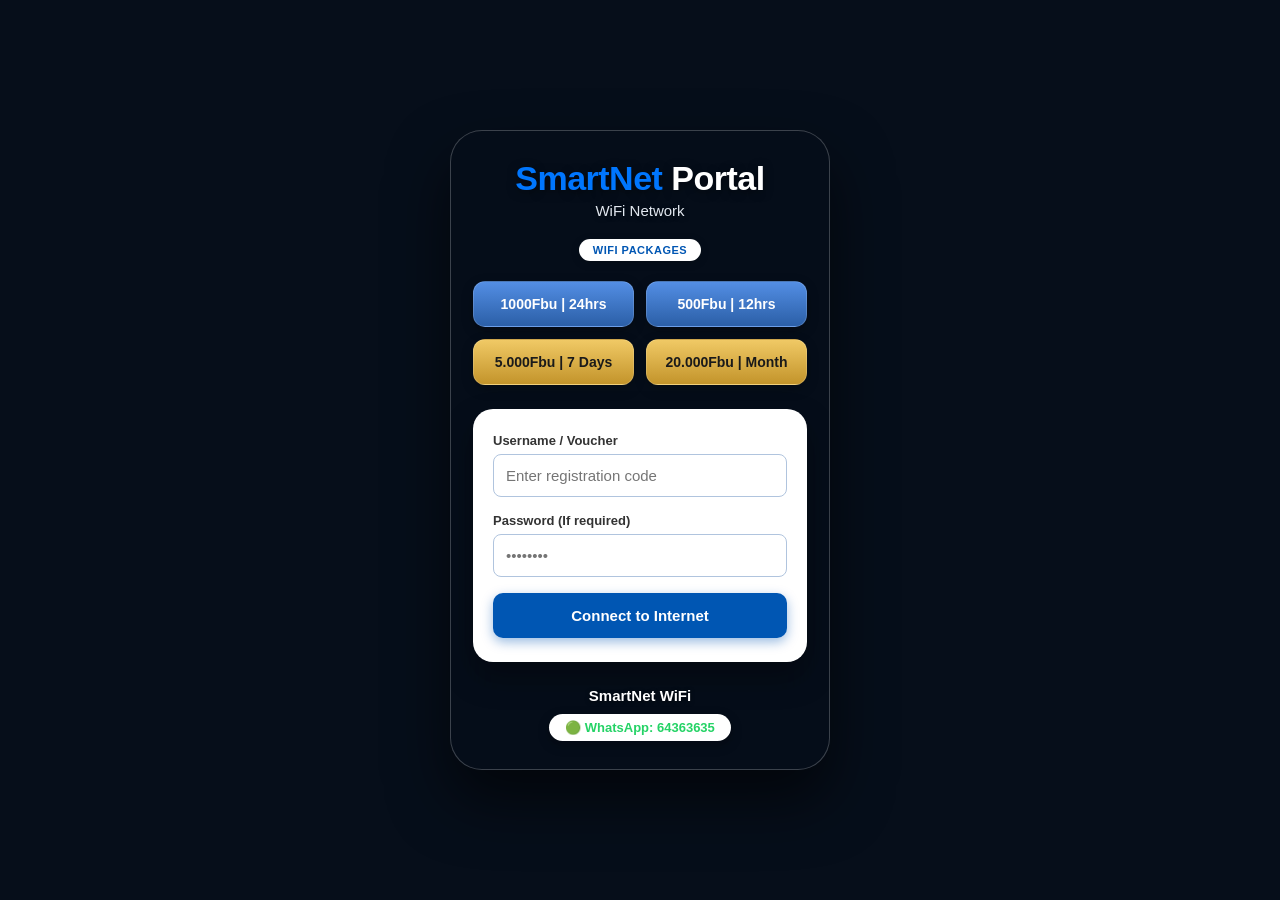
==== index.html @ d0901eaf "Add SmartNet WiFi Portal HTML file for Ruijie captive portal" ====
<!DOCTYPE html>
<html lang="en">
<head>
    <meta charset="UTF-8">
    <meta name="viewport" content="width=device-width, initial-scale=1.0">
    <title>SmartNet WiFi Portal</title>
    <style>
        :root {
            --bg-glow: #153568;
            --bg-dark: #060e1a;
            --panel-bg: rgba(6, 14, 26, 0.75);
            --form-bg: #ffffff;
            --btn-blue: #0056b3;
            --accent-blue: #0076fe;
            --text-main: #ffffff;
            --text-dark: #333333;
            --text-muted: #e2e8f0;
            --gold-gradient: linear-gradient(180deg, #f0c965 0%, #c3942b 100%);
            --blue-gradient: linear-gradient(180deg, #538ee4 0%, #2b5fa7 100%);
        }
        body {
            font-family: -apple-system, BlinkMacSystemFont, "Segoe UI", Roboto, Helvetica, Arial, sans-serif;
            background-color: var(--bg-dark);
            background-image: linear-gradient(rgba(6, 14, 26, 0.5), rgba(6, 14, 26, 0.85)), url("https://unsplash.com");
            background-repeat: no-repeat; background-position: center; background-size: cover; background-attachment: fixed;
            color: var(--text-main); display: flex; justify-content: center; align-items: center; min-height: 100vh; margin: 0; padding: 20px; box-sizing: border-box;
        }
        .glass-panel {
            background: var(--panel-bg); border: 1px solid rgba(255, 255, 255, 0.22); backdrop-filter: blur(25px); -webkit-backdrop-filter: blur(25px);
            padding: 28px 22px; border-radius: 32px; width: 100%; max-width: 380px; box-shadow: 0 30px 60px rgba(0, 0, 0, 0.6); text-align: center; box-sizing: border-box;
        }
        .main-title { font-size: 34px; font-weight: 700; margin: 0 0 4px 0; letter-spacing: -0.5px; text-shadow: 0 2px 10px rgba(0,0,0,0.5); }
        .main-title span { color: var(--accent-blue); }
        .subtitle { font-size: 15px; color: var(--text-muted); margin: 0 0 20px 0; font-weight: 400; text-shadow: 0 1px 5px rgba(0,0,0,0.5); }
        .badge { background-color: #ffffff; color: var(--btn-blue); padding: 5px 14px; border-radius: 20px; display: inline-block; font-size: 11px; font-weight: 700; text-transform: uppercase; letter-spacing: 0.5px; margin-bottom: 20px; box-shadow: 0 2px 8px rgba(0,0,0,0.2); }
        .grid-layout { display: grid; grid-template-columns: 1fr 1fr; gap: 12px; margin-bottom: 24px; }
        .card-item { border-radius: 12px; padding: 14px 10px; font-size: 14px; font-weight: 600; display: flex; align-items: center; justify-content: center; box-shadow: 0 4px 12px rgba(0, 0, 0, 0.25); border: 1px solid rgba(255, 255, 255, 0.15); }
        .card-item.blue { background: var(--blue-gradient); color: #ffffff; }
        .card-item.gold { background: var(--gold-gradient); color: #1a1a1a; font-weight: 700; }
        .auth-box { background-color: var(--form-bg); border-radius: 20px; padding: 24px 20px; text-align: left; box-shadow: 0 15px 30px rgba(0, 0, 0, 0.35); margin-bottom: 25px; }
        .input-wrapper { margin-bottom: 16px; }
        .input-wrapper label { display: block; font-size: 13px; color: var(--text-dark); margin-bottom: 6px; font-weight: 600; }
        .input-wrapper input { width: 100%; padding: 12px; background-color: #ffffff; border: 1px solid #b0c4de; border-radius: 8px; color: #000000; box-sizing: border-box; font-size: 15px; transition: border-color 0.2s; }
        .input-wrapper input:focus { outline: none; border-color: var(--accent-blue); }
        .action-btn { width: 100%; padding: 14px; background-color: var(--btn-blue); border: none; border-radius: 10px; color: white; font-size: 15px; font-weight: 700; cursor: pointer; transition: background-color 0.2s; box-shadow: 0 4px 12px rgba(0, 86, 179, 0.4); text-align: center; }
        .action-btn:hover { background-color: #004494; }
        .footer-text { font-size: 15px; font-weight: 600; color: var(--text-main); margin-bottom: 10px; text-shadow: 0 1px 4px rgba(0,0,0,0.6); }
        .whatsapp-badge { display: inline-flex; align-items: center; gap: 6px; background-color: #ffffff; color: #25d366; padding: 6px 16px; border-radius: 30px; font-size: 13px; font-weight: 700; text-decoration: none; box-shadow: 0 4px 12px rgba(0, 0, 0, 0.3); transition: transform 0.2s; }
        .whatsapp-badge:hover { transform: scale(1.03); }
    </style>
</head>
<body>
<div class="glass-panel">
    <h1 class="main-title"><span>SmartNet</span> Portal</h1>
    <div class="subtitle">WiFi Network</div>
    <div class="badge">WiFi Packages</div>
    <div class="grid-layout">
        <div class="card-item blue">1000Fbu | 24hrs</div>
        <div class="card-item blue">500Fbu | 12hrs</div>
        <div class="card-item gold">5.000Fbu | 7 Days</div>
        <div class="card-item gold">20.000Fbu | Month</div>
    </div>
    <form action="/login" method="POST">
        <div class="auth-box">
            <div class="input-wrapper">
                <label for="username">Username / Voucher</label>
                <input type="text" id="username" name="username" placeholder="Enter registration code" required autocomplete="off">
            </div>
            <div class="input-wrapper">
                <label for="password">Password (If required)</label>
                <input type="password" id="password" name="password" placeholder="••••••••">
            </div>
            <button type="submit" class="action-btn">Connect to Internet</button>
        </div>
    </form>
    <div class="footer-text">SmartNet WiFi</div>
    <a href="https://wa.me" class="whatsapp-badge" target="_blank">🟢 WhatsApp: 64363635</a>
</div>
</body>
</html>
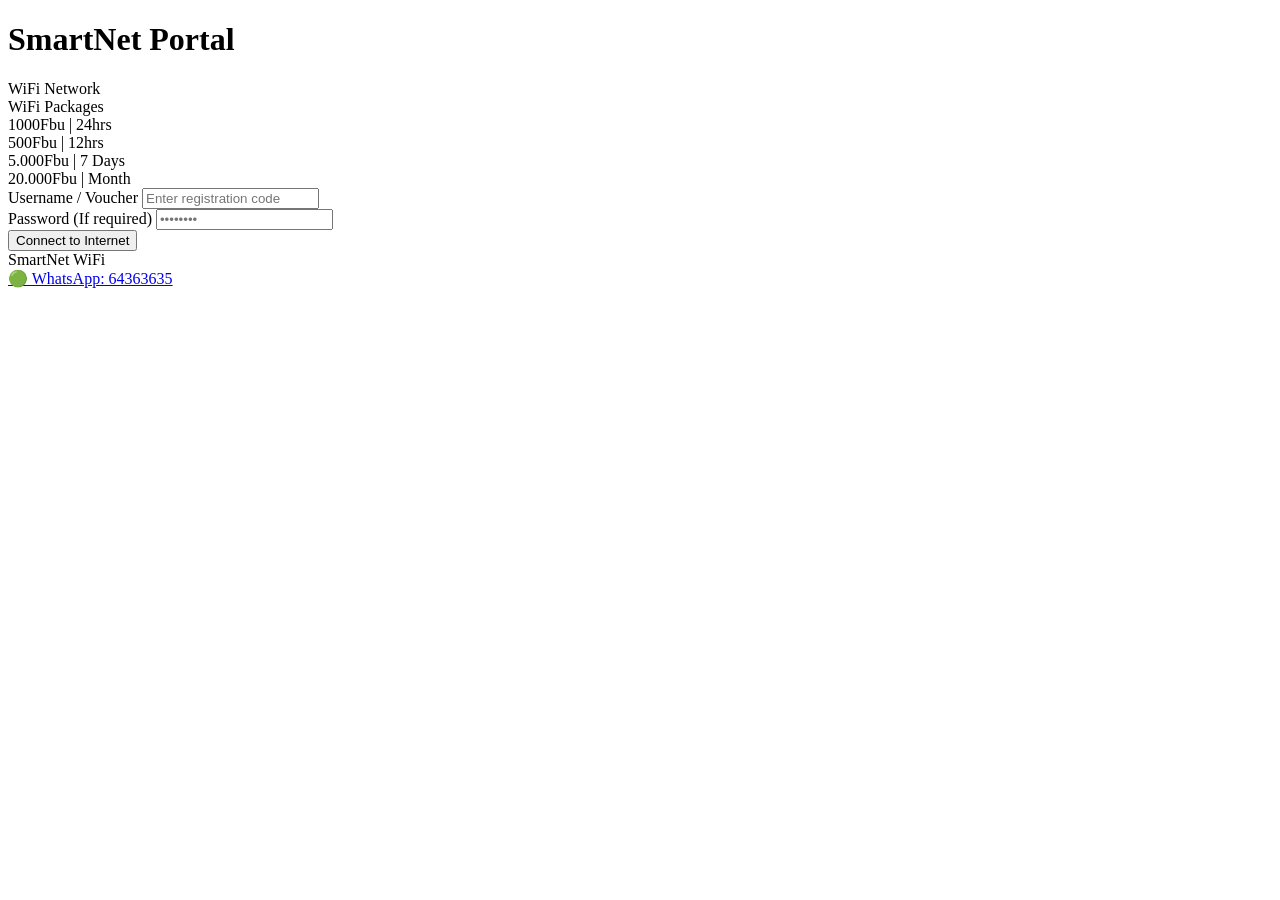
==== commit b3656c86: "Update index.html with proper CSS and JS references" ====
--- a/index.html
+++ b/index.html
@@ -4,50 +4,7 @@
     <meta charset="UTF-8">
     <meta name="viewport" content="width=device-width, initial-scale=1.0">
     <title>SmartNet WiFi Portal</title>
-    <style>
-        :root {
-            --bg-glow: #153568;
-            --bg-dark: #060e1a;
-            --panel-bg: rgba(6, 14, 26, 0.75);
-            --form-bg: #ffffff;
-            --btn-blue: #0056b3;
-            --accent-blue: #0076fe;
-            --text-main: #ffffff;
-            --text-dark: #333333;
-            --text-muted: #e2e8f0;
-            --gold-gradient: linear-gradient(180deg, #f0c965 0%, #c3942b 100%);
-            --blue-gradient: linear-gradient(180deg, #538ee4 0%, #2b5fa7 100%);
-        }
-        body {
-            font-family: -apple-system, BlinkMacSystemFont, "Segoe UI", Roboto, Helvetica, Arial, sans-serif;
-            background-color: var(--bg-dark);
-            background-image: linear-gradient(rgba(6, 14, 26, 0.5), rgba(6, 14, 26, 0.85)), url("https://unsplash.com");
-            background-repeat: no-repeat; background-position: center; background-size: cover; background-attachment: fixed;
-            color: var(--text-main); display: flex; justify-content: center; align-items: center; min-height: 100vh; margin: 0; padding: 20px; box-sizing: border-box;
-        }
-        .glass-panel {
-            background: var(--panel-bg); border: 1px solid rgba(255, 255, 255, 0.22); backdrop-filter: blur(25px); -webkit-backdrop-filter: blur(25px);
-            padding: 28px 22px; border-radius: 32px; width: 100%; max-width: 380px; box-shadow: 0 30px 60px rgba(0, 0, 0, 0.6); text-align: center; box-sizing: border-box;
-        }
-        .main-title { font-size: 34px; font-weight: 700; margin: 0 0 4px 0; letter-spacing: -0.5px; text-shadow: 0 2px 10px rgba(0,0,0,0.5); }
-        .main-title span { color: var(--accent-blue); }
-        .subtitle { font-size: 15px; color: var(--text-muted); margin: 0 0 20px 0; font-weight: 400; text-shadow: 0 1px 5px rgba(0,0,0,0.5); }
-        .badge { background-color: #ffffff; color: var(--btn-blue); padding: 5px 14px; border-radius: 20px; display: inline-block; font-size: 11px; font-weight: 700; text-transform: uppercase; letter-spacing: 0.5px; margin-bottom: 20px; box-shadow: 0 2px 8px rgba(0,0,0,0.2); }
-        .grid-layout { display: grid; grid-template-columns: 1fr 1fr; gap: 12px; margin-bottom: 24px; }
-        .card-item { border-radius: 12px; padding: 14px 10px; font-size: 14px; font-weight: 600; display: flex; align-items: center; justify-content: center; box-shadow: 0 4px 12px rgba(0, 0, 0, 0.25); border: 1px solid rgba(255, 255, 255, 0.15); }
-        .card-item.blue { background: var(--blue-gradient); color: #ffffff; }
-        .card-item.gold { background: var(--gold-gradient); color: #1a1a1a; font-weight: 700; }
-        .auth-box { background-color: var(--form-bg); border-radius: 20px; padding: 24px 20px; text-align: left; box-shadow: 0 15px 30px rgba(0, 0, 0, 0.35); margin-bottom: 25px; }
-        .input-wrapper { margin-bottom: 16px; }
-        .input-wrapper label { display: block; font-size: 13px; color: var(--text-dark); margin-bottom: 6px; font-weight: 600; }
-        .input-wrapper input { width: 100%; padding: 12px; background-color: #ffffff; border: 1px solid #b0c4de; border-radius: 8px; color: #000000; box-sizing: border-box; font-size: 15px; transition: border-color 0.2s; }
-        .input-wrapper input:focus { outline: none; border-color: var(--accent-blue); }
-        .action-btn { width: 100%; padding: 14px; background-color: var(--btn-blue); border: none; border-radius: 10px; color: white; font-size: 15px; font-weight: 700; cursor: pointer; transition: background-color 0.2s; box-shadow: 0 4px 12px rgba(0, 86, 179, 0.4); text-align: center; }
-        .action-btn:hover { background-color: #004494; }
-        .footer-text { font-size: 15px; font-weight: 600; color: var(--text-main); margin-bottom: 10px; text-shadow: 0 1px 4px rgba(0,0,0,0.6); }
-        .whatsapp-badge { display: inline-flex; align-items: center; gap: 6px; background-color: #ffffff; color: #25d366; padding: 6px 16px; border-radius: 30px; font-size: 13px; font-weight: 700; text-decoration: none; box-shadow: 0 4px 12px rgba(0, 0, 0, 0.3); transition: transform 0.2s; }
-        .whatsapp-badge:hover { transform: scale(1.03); }
-    </style>
+    <link rel="stylesheet" href="CSS/style.css">
 </head>
 <body>
 <div class="glass-panel">
@@ -74,7 +31,8 @@
         </div>
     </form>
     <div class="footer-text">SmartNet WiFi</div>
-    <a href="https://wa.me" class="whatsapp-badge" target="_blank">🟢 WhatsApp: 64363635</a>
+    <a href="https://wa.me/64363635" class="whatsapp-badge" target="_blank">🟢 WhatsApp: 64363635</a>
 </div>
+<script src="js/portal.js"></script>
 </body>
-</html>+</html>
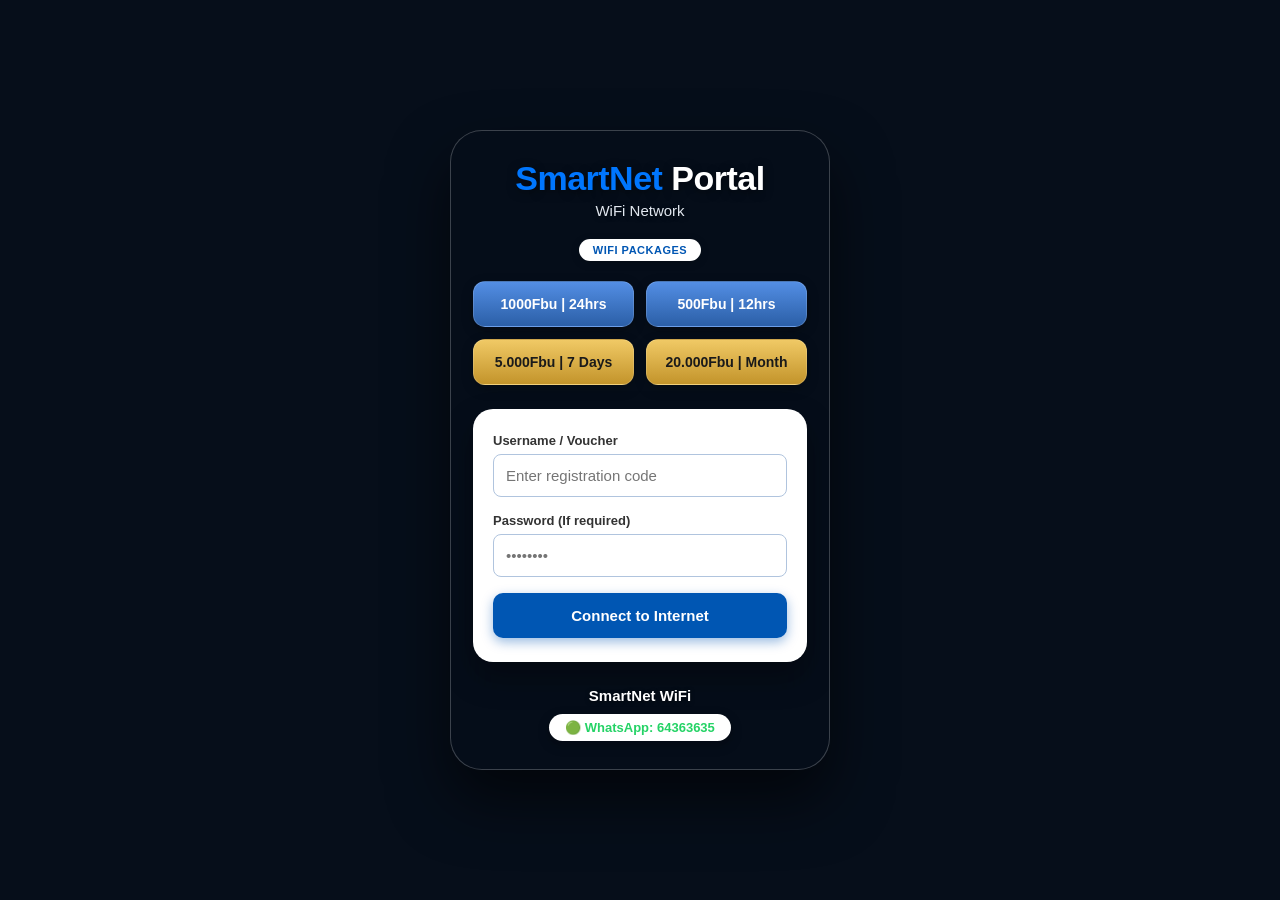
==== commit 0464d904: "Create root-level ready-to-upload portal files" ====
--- a/index.html
+++ b/index.html
@@ -4,7 +4,7 @@
     <meta charset="UTF-8">
     <meta name="viewport" content="width=device-width, initial-scale=1.0">
     <title>SmartNet WiFi Portal</title>
-    <link rel="stylesheet" href="CSS/style.css">
+    <link rel="stylesheet" href="css/index.css">
 </head>
 <body>
 <div class="glass-panel">
@@ -33,6 +33,7 @@
     <div class="footer-text">SmartNet WiFi</div>
     <a href="https://wa.me/64363635" class="whatsapp-badge" target="_blank">🟢 WhatsApp: 64363635</a>
 </div>
-<script src="js/portal.js"></script>
+<script src="js/language.js"></script>
+<script src="js/index.js"></script>
 </body>
-</html>
+</html>
--- a/css/index.css
+++ b/css/index.css
@@ -0,0 +1,193 @@
+:root {
+    --bg-glow: #153568;
+    --bg-dark: #060e1a;
+    --panel-bg: rgba(6, 14, 26, 0.75);
+    --form-bg: #ffffff;
+    --btn-blue: #0056b3;
+    --accent-blue: #0076fe;
+    --text-main: #ffffff;
+    --text-dark: #333333;
+    --text-muted: #e2e8f0;
+    --gold-gradient: linear-gradient(180deg, #f0c965 0%, #c3942b 100%);
+    --blue-gradient: linear-gradient(180deg, #538ee4 0%, #2b5fa7 100%);
+}
+
+body {
+    font-family: -apple-system, BlinkMacSystemFont, "Segoe UI", Roboto, Helvetica, Arial, sans-serif;
+    background-color: var(--bg-dark);
+    background-image: linear-gradient(rgba(6, 14, 26, 0.5), rgba(6, 14, 26, 0.85));
+    background-repeat: no-repeat;
+    background-position: center;
+    background-size: cover;
+    background-attachment: fixed;
+    color: var(--text-main);
+    display: flex;
+    justify-content: center;
+    align-items: center;
+    min-height: 100vh;
+    margin: 0;
+    padding: 20px;
+    box-sizing: border-box;
+}
+
+.glass-panel {
+    background: var(--panel-bg);
+    border: 1px solid rgba(255, 255, 255, 0.22);
+    backdrop-filter: blur(25px);
+    -webkit-backdrop-filter: blur(25px);
+    padding: 28px 22px;
+    border-radius: 32px;
+    width: 100%;
+    max-width: 380px;
+    box-shadow: 0 30px 60px rgba(0, 0, 0, 0.6);
+    text-align: center;
+    box-sizing: border-box;
+}
+
+.main-title {
+    font-size: 34px;
+    font-weight: 700;
+    margin: 0 0 4px 0;
+    letter-spacing: -0.5px;
+    text-shadow: 0 2px 10px rgba(0,0,0,0.5);
+}
+
+.main-title span {
+    color: var(--accent-blue);
+}
+
+.subtitle {
+    font-size: 15px;
+    color: var(--text-muted);
+    margin: 0 0 20px 0;
+    font-weight: 400;
+    text-shadow: 0 1px 5px rgba(0,0,0,0.5);
+}
+
+.badge {
+    background-color: #ffffff;
+    color: var(--btn-blue);
+    padding: 5px 14px;
+    border-radius: 20px;
+    display: inline-block;
+    font-size: 11px;
+    font-weight: 700;
+    text-transform: uppercase;
+    letter-spacing: 0.5px;
+    margin-bottom: 20px;
+    box-shadow: 0 2px 8px rgba(0,0,0,0.2);
+}
+
+.grid-layout {
+    display: grid;
+    grid-template-columns: 1fr 1fr;
+    gap: 12px;
+    margin-bottom: 24px;
+}
+
+.card-item {
+    border-radius: 12px;
+    padding: 14px 10px;
+    font-size: 14px;
+    font-weight: 600;
+    display: flex;
+    align-items: center;
+    justify-content: center;
+    box-shadow: 0 4px 12px rgba(0, 0, 0, 0.25);
+    border: 1px solid rgba(255, 255, 255, 0.15);
+}
+
+.card-item.blue {
+    background: var(--blue-gradient);
+    color: #ffffff;
+}
+
+.card-item.gold {
+    background: var(--gold-gradient);
+    color: #1a1a1a;
+    font-weight: 700;
+}
+
+.auth-box {
+    background-color: var(--form-bg);
+    border-radius: 20px;
+    padding: 24px 20px;
+    text-align: left;
+    box-shadow: 0 15px 30px rgba(0, 0, 0, 0.35);
+    margin-bottom: 25px;
+}
+
+.input-wrapper {
+    margin-bottom: 16px;
+}
+
+.input-wrapper label {
+    display: block;
+    font-size: 13px;
+    color: var(--text-dark);
+    margin-bottom: 6px;
+    font-weight: 600;
+}
+
+.input-wrapper input {
+    width: 100%;
+    padding: 12px;
+    background-color: #ffffff;
+    border: 1px solid #b0c4de;
+    border-radius: 8px;
+    color: #000000;
+    box-sizing: border-box;
+    font-size: 15px;
+    transition: border-color 0.2s;
+}
+
+.input-wrapper input:focus {
+    outline: none;
+    border-color: var(--accent-blue);
+}
+
+.action-btn {
+    width: 100%;
+    padding: 14px;
+    background-color: var(--btn-blue);
+    border: none;
+    border-radius: 10px;
+    color: white;
+    font-size: 15px;
+    font-weight: 700;
+    cursor: pointer;
+    transition: background-color 0.2s;
+    box-shadow: 0 4px 12px rgba(0, 86, 179, 0.4);
+    text-align: center;
+}
+
+.action-btn:hover {
+    background-color: #004494;
+}
+
+.footer-text {
+    font-size: 15px;
+    font-weight: 600;
+    color: var(--text-main);
+    margin-bottom: 10px;
+    text-shadow: 0 1px 4px rgba(0,0,0,0.6);
+}
+
+.whatsapp-badge {
+    display: inline-flex;
+    align-items: center;
+    gap: 6px;
+    background-color: #ffffff;
+    color: #25d366;
+    padding: 6px 16px;
+    border-radius: 30px;
+    font-size: 13px;
+    font-weight: 700;
+    text-decoration: none;
+    box-shadow: 0 4px 12px rgba(0, 0, 0, 0.3);
+    transition: transform 0.2s;
+}
+
+.whatsapp-badge:hover {
+    transform: scale(1.03);
+}
